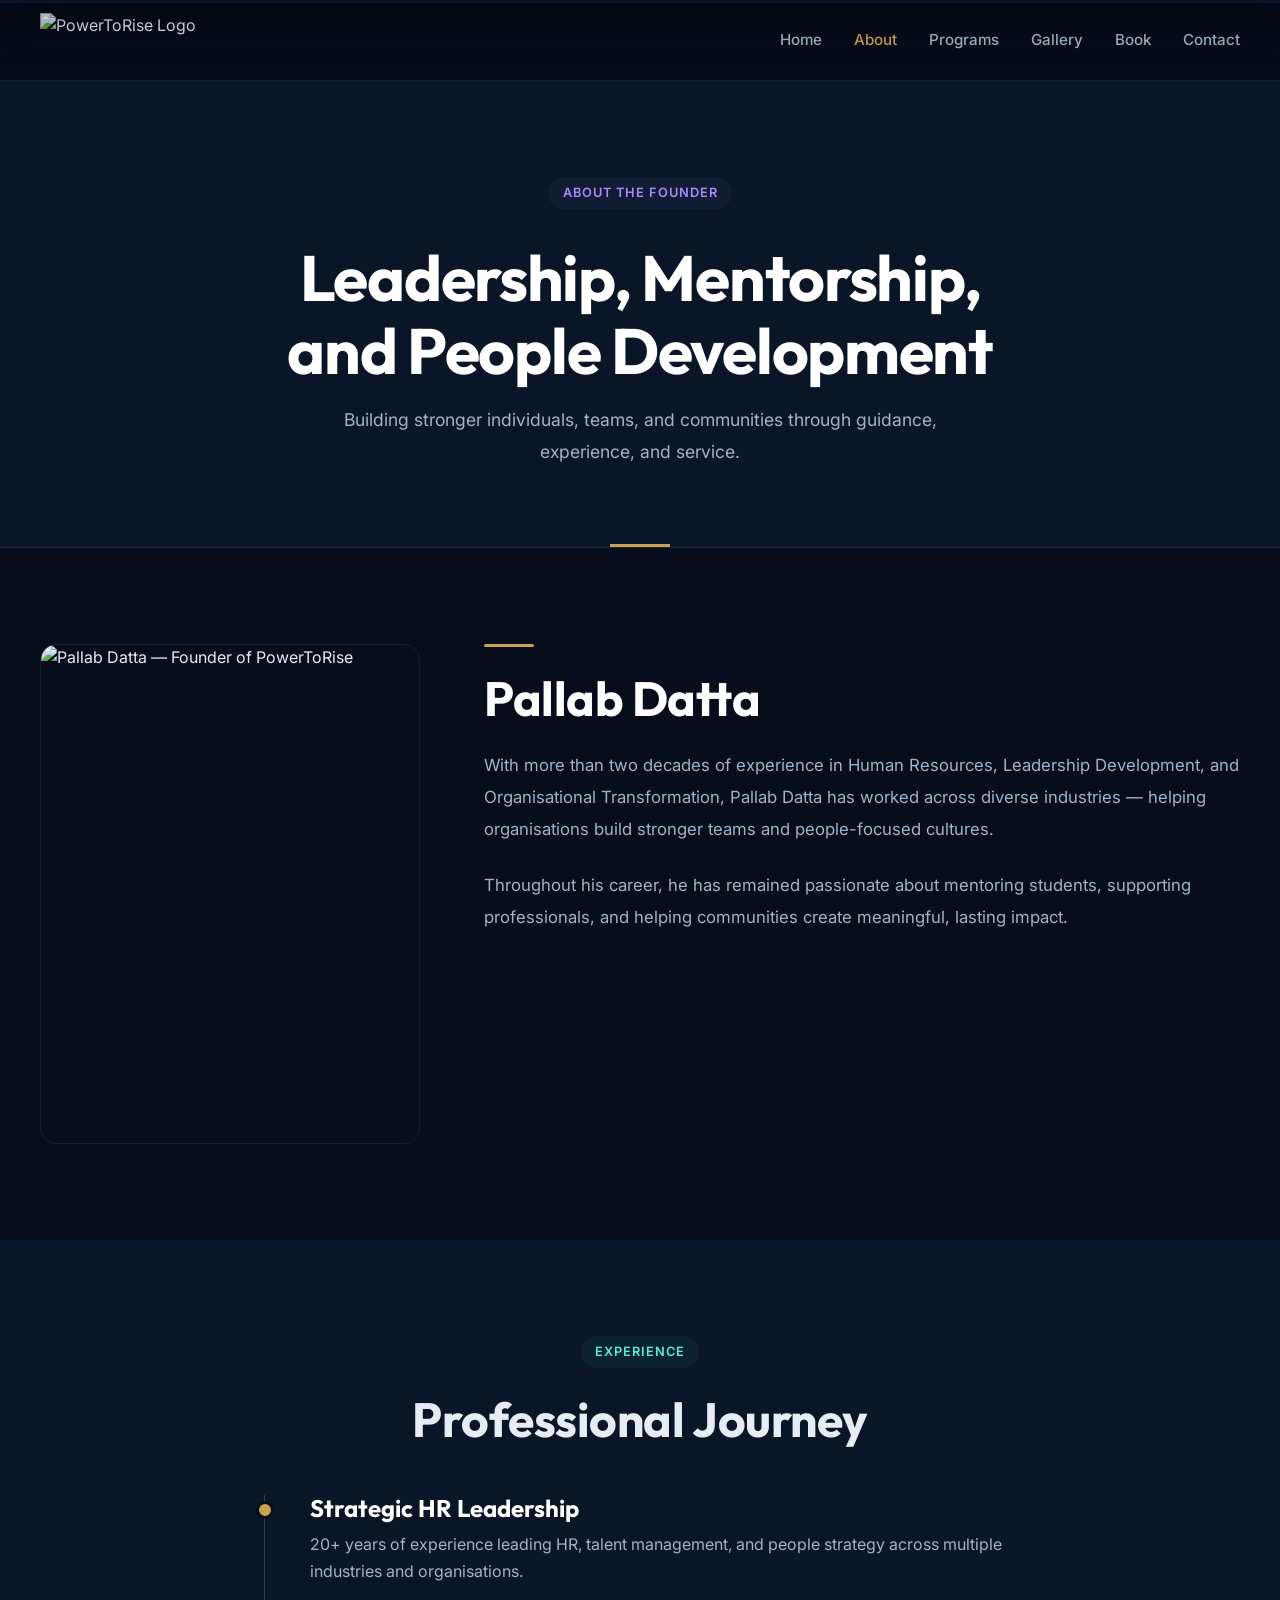
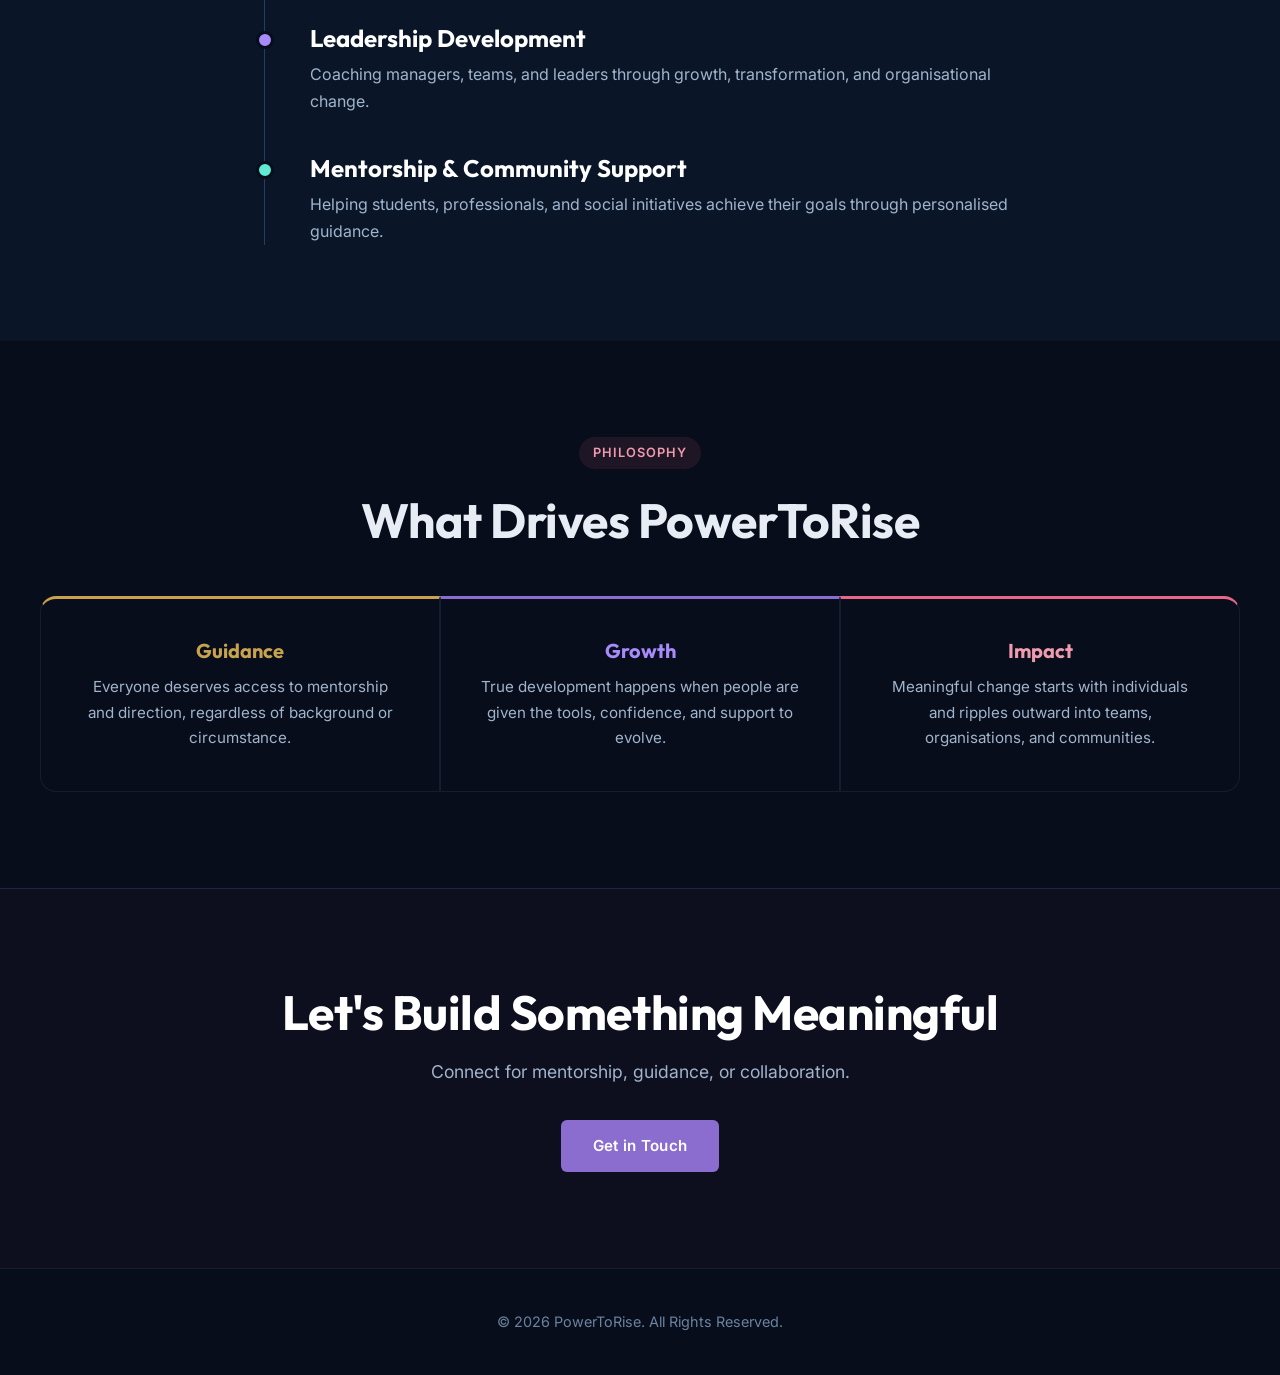
==== about.html @ 7c921a58 "Initial website upload" ====
<!DOCTYPE html>
<html lang="en">

<head>
    <meta charset="UTF-8">
    <meta name="viewport" content="width=device-width, initial-scale=1.0">
    <meta name="description" content="Learn about Pallab Datta — founder of PowerToRise, with over 20 years of experience in HR leadership, people development, and organisational transformation.">
    <title>About | PowerToRise</title>
    <link rel="stylesheet" href="css/reset.css">
    <link rel="stylesheet" href="css/variables.css">
    <link rel="stylesheet" href="css/layout.css">
    <link rel="stylesheet" href="css/components.css">
    <link rel="stylesheet" href="css/pages/about.css">
</head>

<body>

    <header class="header">
        <div class="container nav-container">
            <a href="index.html" class="logo">
                <img src="assets/images/logo.png" alt="PowerToRise Logo">
            </a>
            <nav class="nav">
                <a href="index.html">Home</a>
                <a href="about.html" class="active">About</a>
                <a href="programs.html">Programs</a>
                <a href="gallery.html">Gallery</a>
                <a href="book.html">Book</a>
                <a href="contact.html">Contact</a>
            </nav>
            <button class="mobile-toggle" id="mobileToggle" aria-label="Toggle navigation">☰</button>
        </div>
    </header>

    <!-- HERO -->

    <section class="page-hero">
        <div class="container">
            <span class="section-tag tag-purple">About the Founder</span>
            <h1>Leadership, Mentorship, and People Development</h1>
            <p>
                Building stronger individuals, teams, and communities
                through guidance, experience, and service.
            </p>
        </div>
    </section>

    <!-- PROFILE — image + bio side by side -->

    <section class="section">
        <div class="container about-profile">

            <div class="profile-image">
                <img src="assets/images/pallab-datta.jpg" alt="Pallab Datta — Founder of PowerToRise">
            </div>

            <div class="profile-content">
                <div class="accent-line line-gold"></div>
                <h2>Pallab Datta</h2>

                <p>
                    With more than two decades of experience in Human Resources,
                    Leadership Development, and Organisational Transformation,
                    Pallab Datta has worked across diverse industries — helping
                    organisations build stronger teams and people-focused cultures.
                </p>

                <p>
                    Throughout his career, he has remained passionate about
                    mentoring students, supporting professionals, and helping
                    communities create meaningful, lasting impact.
                </p>
            </div>

        </div>
    </section>

    <!-- TIMELINE — professional journey -->

    <section class="section section-alt">
        <div class="container">

            <div class="section-heading center">
                <span class="section-tag tag-teal">Experience</span>
                <h2>Professional Journey</h2>
            </div>

            <div class="timeline">

                <div class="timeline-item">
                    <h3>Strategic HR Leadership</h3>
                    <p>
                        20+ years of experience leading HR, talent management,
                        and people strategy across multiple industries and organisations.
                    </p>
                </div>

                <div class="timeline-item">
                    <h3>Leadership Development</h3>
                    <p>
                        Coaching managers, teams, and leaders through growth,
                        transformation, and organisational change.
                    </p>
                </div>

                <div class="timeline-item">
                    <h3>Mentorship &amp; Community Support</h3>
                    <p>
                        Helping students, professionals, and social initiatives
                        achieve their goals through personalised guidance.
                    </p>
                </div>

            </div>

        </div>
    </section>

    <!-- PHILOSOPHY — three pillars -->

    <section class="section">
        <div class="container">

            <div class="section-heading center">
                <span class="section-tag tag-rose">Philosophy</span>
                <h2>What Drives PowerToRise</h2>
            </div>

            <div class="philosophy-grid">

                <div class="philosophy-item">
                    <h3>Guidance</h3>
                    <p>
                        Everyone deserves access to mentorship and direction,
                        regardless of background or circumstance.
                    </p>
                </div>

                <div class="philosophy-item">
                    <h3>Growth</h3>
                    <p>
                        True development happens when people are given the tools,
                        confidence, and support to evolve.
                    </p>
                </div>

                <div class="philosophy-item">
                    <h3>Impact</h3>
                    <p>
                        Meaningful change starts with individuals and ripples
                        outward into teams, organisations, and communities.
                    </p>
                </div>

            </div>

        </div>
    </section>

    <!-- CTA -->

    <section class="about-cta">
        <div class="container">
            <h2>Let's Build Something Meaningful</h2>
            <p>Connect for mentorship, guidance, or collaboration.</p>
            <a href="contact.html" class="btn btn-purple">Get in Touch</a>
        </div>
    </section>

    <footer class="footer">
        <div class="container">
            <p>&copy; 2026 PowerToRise. All Rights Reserved.</p>
        </div>
    </footer>

    <script src="js/navigation.js"></script>
    <script src="js/animations.js"></script>
    <script src="js/main.js"></script>

</body>

</html>
---- css/variables.css ----
/* =========================
   VARIABLES.CSS
   Design System — Navy + Colour
========================= */

@import url('https://fonts.googleapis.com/css2?family=Inter:wght@300;400;500;600;700;800;900&family=Outfit:wght@400;500;600;700;800&display=swap');

:root {

    /* =====================
       CORE NAVY PALETTE
    ===================== */

    --clr-navy-900: #070d1a;
    --clr-navy-800: #0a1628;
    --clr-navy-700: #0f1f36;
    --clr-navy-600: #152744;
    --clr-navy-500: #1b3052;
    --clr-navy-400: #243d63;
    --clr-navy-300: #3a5a8a;
    --clr-navy-200: #5a7eb0;
    --clr-navy-100: #8aaad6;

    /* =====================
       ACCENT COLORS
    ===================== */

    --clr-gold: #c8a24d;
    --clr-gold-light: #dbb96a;
    --clr-gold-dark: #a8842f;

    --clr-purple: #8b6ccf;
    --clr-purple-light: #a78bfa;
    --clr-purple-dark: #6d4db8;
    --clr-purple-bg: rgba(139, 108, 207, 0.06);

    --clr-teal: #2dd4bf;
    --clr-teal-light: #5eead4;
    --clr-teal-dark: #14b8a6;
    --clr-teal-bg: rgba(45, 212, 191, 0.06);

    --clr-blue: #4a90d9;
    --clr-blue-light: #6aabef;

    --clr-rose: #e8668a;
    --clr-rose-light: #f09aaf;

    /* =====================
       FUNCTIONAL COLORS
    ===================== */

    --clr-bg: #070d1a;
    --clr-bg-card: #0f1f36;
    --clr-bg-card-hover: #152744;
    --clr-bg-elevated: #1b3052;
    --clr-bg-section-alt: #0a1628;

    --clr-bg-purple: #0d0f1f;
    --clr-bg-teal: #071a1a;

    --clr-text: #e8edf5;
    --clr-text-secondary: #a0b4cc;
    --clr-text-muted: #6b82a0;

    --clr-border: rgba(90, 126, 176, 0.15);
    --clr-border-hover: rgba(200, 162, 77, 0.3);
    --clr-border-purple: rgba(139, 108, 207, 0.2);
    --clr-border-teal: rgba(45, 212, 191, 0.2);

    --clr-white: #ffffff;

    /* =====================
       TYPOGRAPHY
    ===================== */

    --font-primary: "Inter", "Segoe UI", sans-serif;
    --font-heading: "Outfit", "Inter", "Segoe UI", sans-serif;

    --fw-light: 300;
    --fw-regular: 400;
    --fw-medium: 500;
    --fw-semibold: 600;
    --fw-bold: 700;
    --fw-extrabold: 800;

    /* =====================
       LAYOUT
    ===================== */

    --container-width: 1200px;
    --container-narrow: 800px;

    --section-padding: 6rem;
    --section-padding-mobile: 4rem;

    --radius-sm: 6px;
    --radius-md: 10px;
    --radius-lg: 16px;
    --radius-xl: 24px;
    --radius-round: 999px;

    --shadow-sm: 0 2px 8px rgba(0, 0, 0, 0.3);
    --shadow-md: 0 8px 24px rgba(0, 0, 0, 0.35);
    --shadow-lg: 0 16px 40px rgba(0, 0, 0, 0.4);
    --shadow-gold: 0 4px 20px rgba(200, 162, 77, 0.15);
    --shadow-purple: 0 4px 20px rgba(139, 108, 207, 0.15);

    --transition-fast: 0.2s ease;
    --transition-normal: 0.3s ease;
    --transition-slow: 0.5s ease;

    --header-height: 80px;
    --z-header: 1000;
    --z-menu: 1050;
    --z-modal: 2000;

}
---- css/layout.css ----
/* =========================
   LAYOUT.CSS
   Structure — Navy Corporate
========================= */

body {
    background: var(--clr-bg);
    color: var(--clr-text);
    overflow-x: hidden;
}

/* CONTAINERS */

.container {
    width: min(100% - 2rem, var(--container-width));
    margin-inline: auto;
}

.narrow {
    max-width: var(--container-narrow);
    margin-inline: auto;
}

.center { text-align: center; }

/* SECTIONS */

.section {
    padding: var(--section-padding) 0;
}

.section-alt {
    background: var(--clr-bg-section-alt);
}

/* =========================
   HEADER
========================= */

.header {
    position: sticky;
    top: 0;
    z-index: var(--z-header);
    background: rgba(7, 13, 26, 0.92);
    backdrop-filter: blur(16px);
    -webkit-backdrop-filter: blur(16px);
    border-bottom: 1px solid var(--clr-border);
    transition: box-shadow 0.3s ease;
}

.nav-container {
    height: var(--header-height);
    display: flex;
    align-items: center;
    justify-content: space-between;
}

.logo img {
    height: 55px;
    width: auto;
}

.nav {
    display: flex;
    align-items: center;
    gap: 2rem;
}

.mobile-toggle {
    display: none;
    font-size: 1.5rem;
    padding: 0.5rem;
    color: var(--clr-text);
}

/* =========================
   FOOTER
========================= */

.footer {
    padding: 2.5rem 0;
    border-top: 1px solid var(--clr-border);
    text-align: center;
    background: var(--clr-navy-900);
}

.footer p {
    color: var(--clr-text-muted);
    font-size: 0.9rem;
}

/* =========================
   RESPONSIVE
========================= */

@media (max-width: 768px) {
    .section {
        padding: var(--section-padding-mobile) 0;
    }
    .nav {
        display: none;
    }
    .mobile-toggle {
        display: block;
    }
}
---- css/components.css ----
/* =========================
   COMPONENTS.CSS
   Shared UI — Navy + Color Accents
========================= */

/* =========================
   NAVIGATION
========================= */

.nav a {
    position: relative;
    font-size: 0.95rem;
    font-weight: var(--fw-medium);
    color: var(--clr-text-secondary);
    transition: color 0.25s ease;
}

.nav a:hover,
.nav a.active {
    color: var(--clr-gold);
}

/* =========================
   BUTTONS
========================= */

.btn {
    display: inline-flex;
    align-items: center;
    justify-content: center;
    padding: 0.85rem 2rem;
    border-radius: var(--radius-sm);
    font-weight: var(--fw-semibold);
    font-size: 0.95rem;
    transition: var(--transition-normal);
    cursor: pointer;
    letter-spacing: 0.3px;
}

.btn-primary {
    background: var(--clr-gold);
    color: var(--clr-navy-900);
    border: none;
}

.btn-primary:hover {
    background: var(--clr-gold-light);
    transform: translateY(-2px);
    box-shadow: var(--shadow-gold);
}

.btn-purple {
    background: var(--clr-purple);
    color: var(--clr-white);
    border: none;
}

.btn-purple:hover {
    background: var(--clr-purple-light);
    transform: translateY(-2px);
    box-shadow: var(--shadow-purple);
}

.btn-outline {
    background: transparent;
    border: 1px solid var(--clr-gold);
    color: var(--clr-gold);
}

.btn-outline:hover {
    background: var(--clr-gold);
    color: var(--clr-navy-900);
}

.btn-light {
    background: rgba(255,255,255,0.08);
    border: 1px solid rgba(255,255,255,0.15);
    color: var(--clr-text);
}

.btn-light:hover {
    background: rgba(255,255,255,0.14);
    border-color: rgba(255,255,255,0.25);
}

/* =========================
   SECTION TAG
========================= */

.section-tag {
    display: inline-block;
    padding: 0.35rem 0.9rem;
    border-radius: var(--radius-round);
    background: rgba(200, 162, 77, 0.1);
    color: var(--clr-gold);
    font-size: 0.8rem;
    font-weight: var(--fw-semibold);
    letter-spacing: 1px;
    text-transform: uppercase;
    margin-bottom: 1rem;
}

.section-tag.tag-purple {
    background: var(--clr-purple-bg);
    color: var(--clr-purple-light);
}

.section-tag.tag-teal {
    background: var(--clr-teal-bg);
    color: var(--clr-teal-light);
}

.section-tag.tag-rose {
    background: rgba(232, 102, 138, 0.1);
    color: var(--clr-rose-light);
}

/* =========================
   SECTION HEADING
========================= */

.section-heading {
    margin-bottom: 3rem;
}

.section-heading.center {
    text-align: center;
}

.section-heading.center .section-tag {
    margin-inline: auto;
}

.section-heading h2 {
    margin-top: 0.5rem;
    color: var(--clr-text);
}

.section-heading p {
    color: var(--clr-text-secondary);
    margin-top: 0.75rem;
    max-width: 600px;
}

.section-heading.center p {
    margin-inline: auto;
}

/* =========================
   CARDS
========================= */

.card {
    background: var(--clr-bg-card);
    border: 1px solid var(--clr-border);
    border-radius: var(--radius-lg);
    padding: 2rem;
    transition: border-color 0.3s ease, transform 0.3s ease;
}

.card:hover {
    border-color: var(--clr-border-hover);
    transform: translateY(-4px);
}

.card h3 {
    color: var(--clr-text);
    margin-bottom: 0.75rem;
    font-family: var(--font-heading);
}

.card p {
    color: var(--clr-text-secondary);
    line-height: 1.7;
}

/* Card with left border accents */
.card-accent-gold { border-left: 3px solid var(--clr-gold); }
.card-accent-purple { border-left: 3px solid var(--clr-purple); }
.card-accent-teal { border-left: 3px solid var(--clr-teal); }
.card-accent-rose { border-left: 3px solid var(--clr-rose); }

/* Card with icon number */
.card .card-number {
    display: inline-flex;
    align-items: center;
    justify-content: center;
    width: 40px;
    height: 40px;
    border-radius: 50%;
    background: rgba(200, 162, 77, 0.1);
    color: var(--clr-gold);
    font-weight: var(--fw-bold);
    font-size: 0.95rem;
    margin-bottom: 1rem;
    font-family: var(--font-heading);
}

/* =========================
   GRIDS
========================= */

.grid-2 {
    display: grid;
    grid-template-columns: repeat(2, 1fr);
    gap: 1.5rem;
}

.grid-3 {
    display: grid;
    grid-template-columns: repeat(3, 1fr);
    gap: 1.5rem;
}

.grid-4 {
    display: grid;
    grid-template-columns: repeat(4, 1fr);
    gap: 1.5rem;
}

@media (max-width: 992px) {
    .grid-4 { grid-template-columns: repeat(2, 1fr); }
    .grid-3 { grid-template-columns: repeat(2, 1fr); }
}

@media (max-width: 576px) {
    .grid-2, .grid-3, .grid-4 { grid-template-columns: 1fr; }
}

/* =========================
   LEAD TEXT
========================= */

.lead-text {
    font-size: 1.15rem;
    color: var(--clr-text-secondary);
    line-height: 1.9;
    max-width: 700px;
}

.lead-text.center {
    text-align: center;
    margin-inline: auto;
}

/* =========================
   DIVIDER
========================= */

.divider {
    height: 1px;
    background: var(--clr-border);
    margin: 4rem 0;
}

/* =========================
   LINES (Gold/Purple/Teal)
========================= */

.accent-line {
    width: 50px;
    height: 3px;
    border-radius: 3px;
    margin-bottom: 1.5rem;
}

.accent-line.center {
    margin-inline: auto;
}

.line-gold { background: var(--clr-gold); }
.line-purple { background: var(--clr-purple); }
.line-teal { background: var(--clr-teal); }
.line-rose { background: var(--clr-rose); }

/* =========================
   MOBILE NAVIGATION
========================= */

.mobile-nav {
    position: fixed;
    top: var(--header-height);
    left: 0;
    width: 100%;
    background: var(--clr-navy-800);
    border-top: 1px solid var(--clr-border);
    box-shadow: var(--shadow-lg);
    padding: 1.5rem;
    display: flex;
    flex-direction: column;
    gap: 0.25rem;
    transform: translateY(-120%);
    transition: transform 0.3s ease;
    z-index: var(--z-menu);
}

.mobile-nav.active {
    transform: translateY(0);
}

.mobile-nav a {
    padding: 0.85rem 1rem;
    font-weight: var(--fw-medium);
    color: var(--clr-text-secondary);
    border-radius: var(--radius-sm);
    transition: var(--transition-fast);
}

.mobile-nav a:hover,
.mobile-nav a.active {
    color: var(--clr-gold);
    background: rgba(200, 162, 77, 0.06);
}

/* =========================
   UTILITIES
========================= */

.text-gold { color: var(--clr-gold); }
.text-purple { color: var(--clr-purple-light); }
.text-teal { color: var(--clr-teal-light); }
.text-rose { color: var(--clr-rose-light); }
.text-muted { color: var(--clr-text-muted); }
.mt-1 { margin-top: 1rem; }
.mt-2 { margin-top: 2rem; }
.mt-3 { margin-top: 3rem; }
.mb-2 { margin-bottom: 2rem; }
---- css/pages/about.css ----
/* ==================================
   ABOUT.CSS — Profile & Story
   Side-by-side profile, vertical
   timeline, philosophy pillars
================================== */

/* PAGE HERO — dark gradient with gold accent line */

.page-hero {
    padding: 6rem 0 5rem;
    background: var(--clr-navy-800);
    border-bottom: 1px solid var(--clr-border);
    text-align: center;
    position: relative;
}

.page-hero::after {
    content: "";
    position: absolute;
    bottom: 0;
    left: 50%;
    transform: translateX(-50%);
    width: 60px;
    height: 3px;
    background: var(--clr-gold);
}

.page-hero .section-tag {
    margin-inline: auto;
}

.page-hero h1 {
    max-width: 800px;
    margin: 1rem auto;
    color: var(--clr-white);
}

.page-hero p {
    max-width: 600px;
    margin: 0 auto;
    color: var(--clr-text-secondary);
    font-size: 1.1rem;
}

/* PROFILE — side by side with image */

.about-profile {
    display: grid;
    grid-template-columns: 380px 1fr;
    gap: 4rem;
    align-items: start;
}

.profile-image img {
    width: 100%;
    height: 500px;
    object-fit: cover;
    border-radius: var(--radius-lg);
    border: 1px solid var(--clr-border);
}

.profile-content h2 {
    color: var(--clr-white);
    margin-bottom: 1.5rem;
}

.profile-content p {
    color: var(--clr-text-secondary);
    margin-bottom: 1.5rem;
    font-size: 1.05rem;
    line-height: 1.9;
}

/* TIMELINE — vertical with dots */

.timeline {
    max-width: 800px;
    margin: 0 auto;
    position: relative;
}

.timeline::before {
    content: "";
    position: absolute;
    left: 24px;
    top: 0;
    width: 1px;
    height: 100%;
    background: var(--clr-navy-400);
}

.timeline-item {
    position: relative;
    margin-bottom: 2.5rem;
    padding-left: 70px;
}

.timeline-item:last-child {
    margin-bottom: 0;
}

/* Colored timeline dots */
.timeline-item:nth-child(1)::before {
    content: "";
    position: absolute;
    left: 16px; top: 6px; width: 18px; height: 18px;
    border-radius: 50%; border: 3px solid var(--clr-bg);
    background: var(--clr-gold);
}
.timeline-item:nth-child(2)::before {
    content: "";
    position: absolute;
    left: 16px; top: 6px; width: 18px; height: 18px;
    border-radius: 50%; border: 3px solid var(--clr-bg);
    background: var(--clr-purple-light);
}
.timeline-item:nth-child(3)::before {
    content: "";
    position: absolute;
    left: 16px; top: 6px; width: 18px; height: 18px;
    border-radius: 50%; border: 3px solid var(--clr-bg);
    background: var(--clr-teal-light);
}

.timeline-item h3 {
    color: var(--clr-white);
    margin-bottom: 0.5rem;
    font-family: var(--font-heading);
}

.timeline-item p {
    color: var(--clr-text-secondary);
    line-height: 1.7;
}

/* PHILOSOPHY — three pillars, horizontal */

.philosophy-grid {
    display: grid;
    grid-template-columns: repeat(3, 1fr);
    gap: 0;
}

.philosophy-item {
    padding: 2.5rem;
    border: 1px solid var(--clr-border);
    text-align: center;
    transition: background 0.3s ease;
}

.philosophy-item:hover {
    background: var(--clr-bg-card);
}

.philosophy-item:first-child {
    border-radius: var(--radius-lg) 0 0 var(--radius-lg);
    border-top: 3px solid var(--clr-gold);
}
.philosophy-item:nth-child(2) {
    border-top: 3px solid var(--clr-purple);
}

.philosophy-item:last-child {
    border-radius: 0 var(--radius-lg) var(--radius-lg) 0;
    border-top: 3px solid var(--clr-rose);
}

.philosophy-item h3 {
    font-family: var(--font-heading);
    margin-bottom: 0.75rem;
    font-size: 1.25rem;
}

.philosophy-item:nth-child(1) h3 { color: var(--clr-gold); }
.philosophy-item:nth-child(2) h3 { color: var(--clr-purple-light); }
.philosophy-item:nth-child(3) h3 { color: var(--clr-rose-light); }


.philosophy-item p {
    color: var(--clr-text-secondary);
    font-size: 0.95rem;
    line-height: 1.7;
}

/* CTA — about page */

.about-cta {
    padding: var(--section-padding) 0;
    text-align: center;
    background: var(--clr-bg-purple);
    border-top: 1px solid var(--clr-border-purple);
}

.about-cta h2 {
    color: var(--clr-white);
    margin-bottom: 1rem;
}

.about-cta p {
    color: var(--clr-text-secondary);
    margin-bottom: 2rem;
    font-size: 1.1rem;
}

/* RESPONSIVE */

@media (max-width: 992px) {
    .about-profile {
        grid-template-columns: 1fr;
        text-align: center;
    }
    .profile-image {
        max-width: 400px;
        margin: 0 auto;
    }
    .philosophy-grid {
        grid-template-columns: 1fr;
    }
    .philosophy-item,
    .philosophy-item:first-child,
    .philosophy-item:last-child {
        border-radius: 0;
    }
    .philosophy-item:first-child {
        border-radius: var(--radius-lg) var(--radius-lg) 0 0;
    }
    .philosophy-item:last-child {
        border-radius: 0 0 var(--radius-lg) var(--radius-lg);
    }
}

@media (max-width: 768px) {
    .page-hero {
        padding: 4rem 0 3.5rem;
    }
    .timeline::before { left: 15px; }
    .timeline-item { padding-left: 50px; }
    
    .timeline-item:nth-child(1)::before,
    .timeline-item:nth-child(2)::before,
    .timeline-item:nth-child(3)::before { left: 7px; }
}

@media (max-width: 576px) {
    .profile-image img { height: 380px; }
}
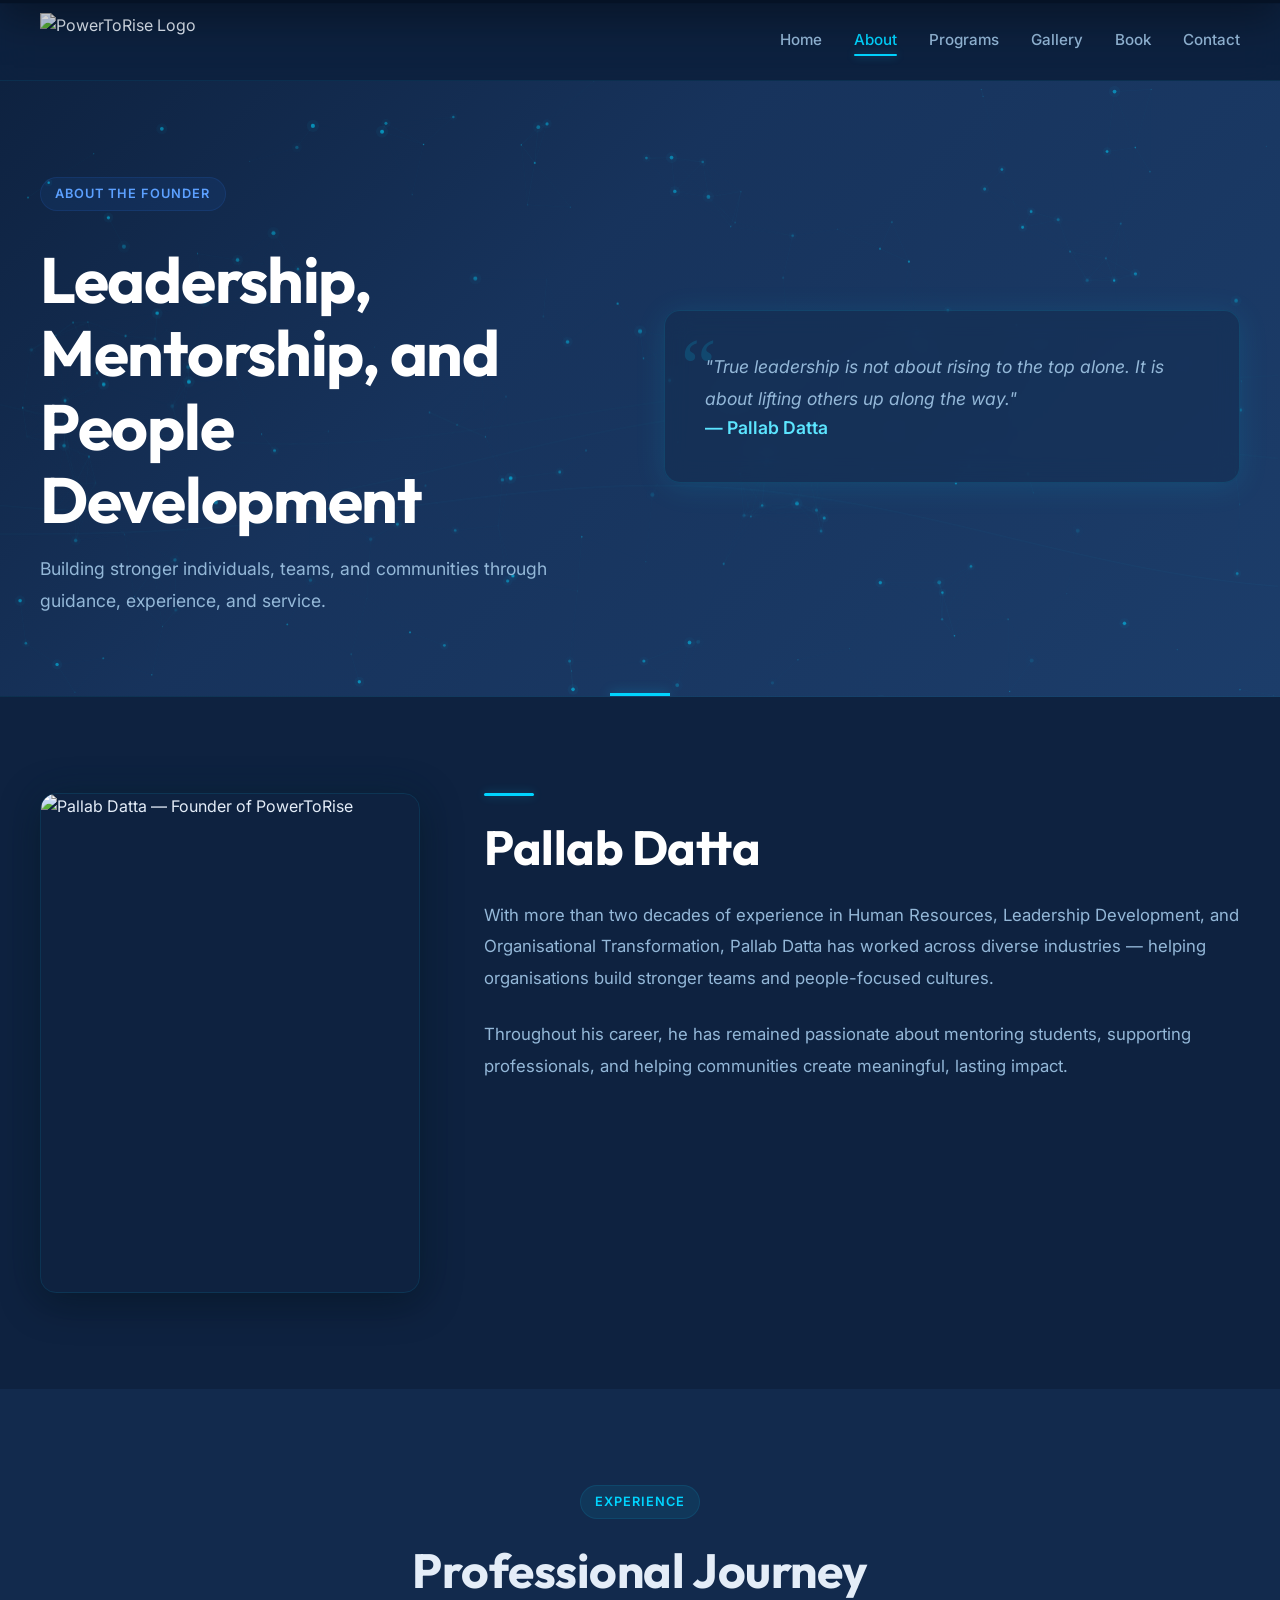
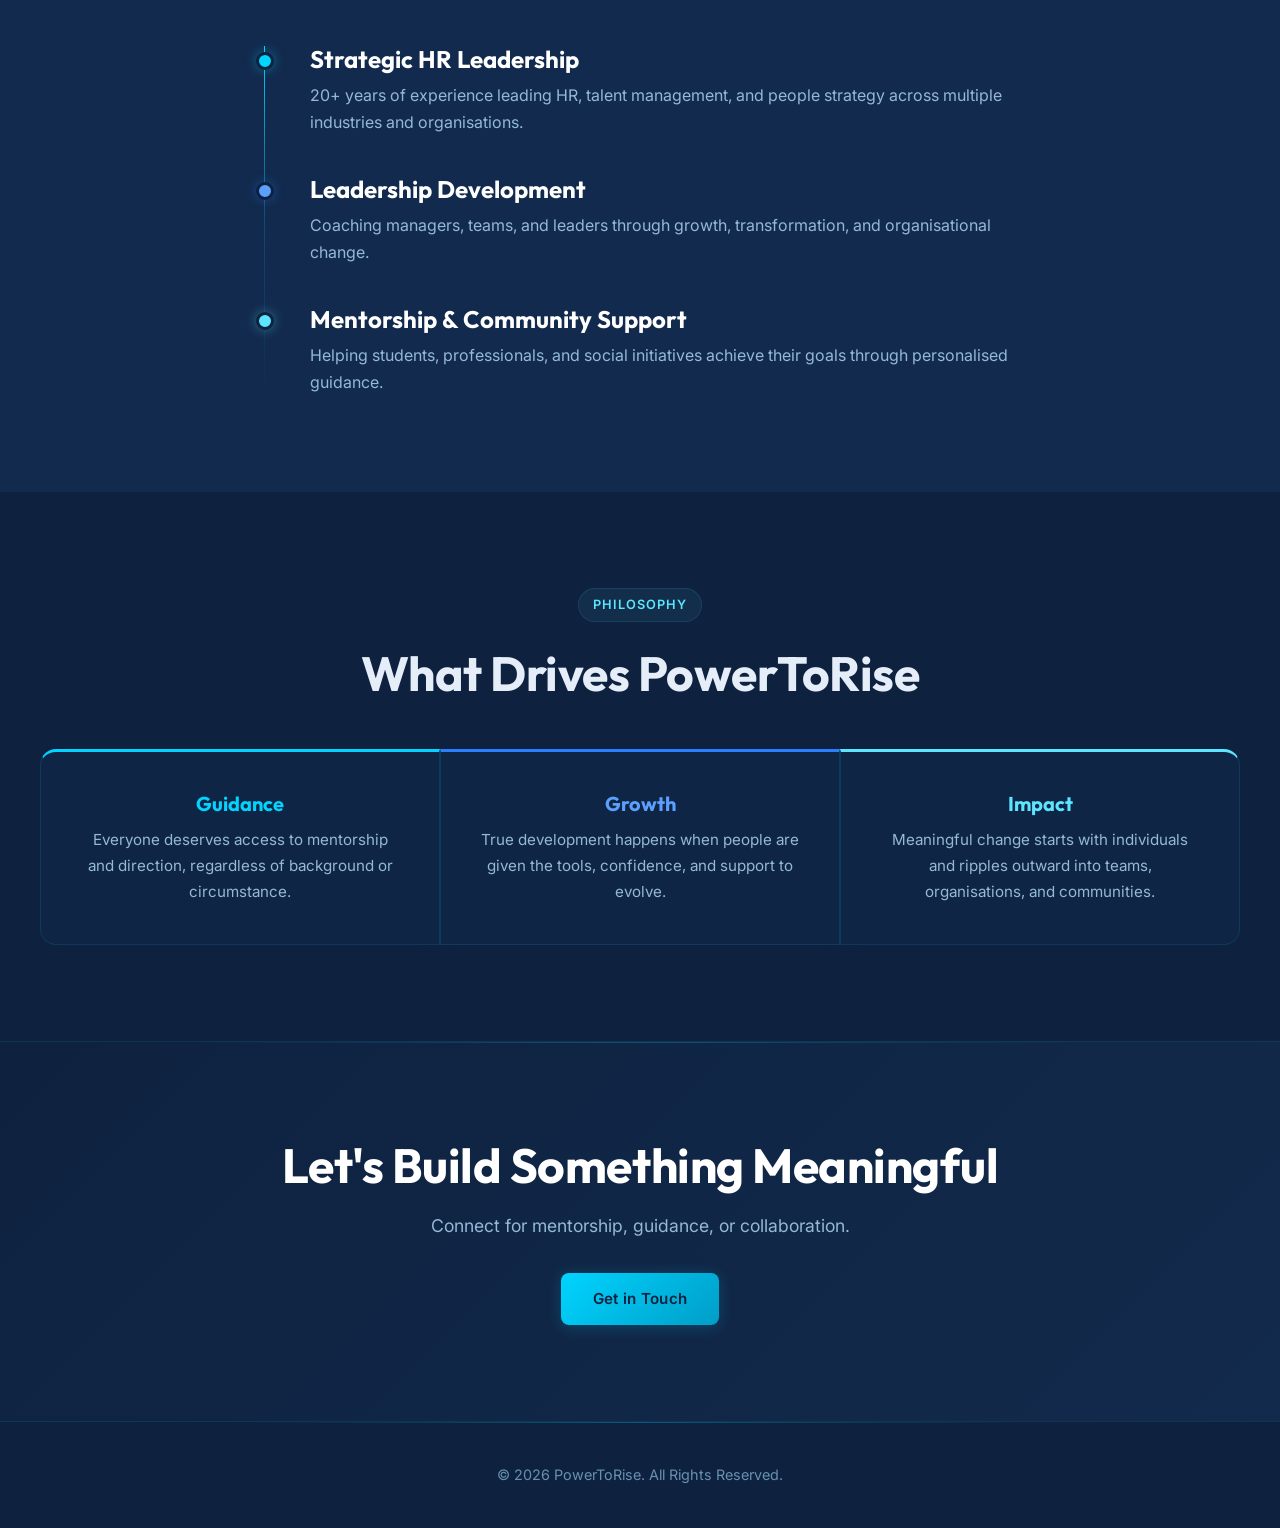
==== commit 3270383d: "Updated website" ====
--- a/about.html
+++ b/about.html
@@ -35,13 +35,22 @@
     <!-- HERO -->
 
     <section class="page-hero">
-        <div class="container">
-            <span class="section-tag tag-purple">About the Founder</span>
-            <h1>Leadership, Mentorship, and People Development</h1>
-            <p>
-                Building stronger individuals, teams, and communities
-                through guidance, experience, and service.
-            </p>
+        <canvas class="hero-canvas"></canvas>
+        <div class="container hero-grid">
+            <div class="hero-content">
+                <span class="section-tag tag-purple">About the Founder</span>
+                <h1>Leadership, Mentorship, and People Development</h1>
+                <p>
+                    Building stronger individuals, teams, and communities
+                    through guidance, experience, and service.
+                </p>
+            </div>
+            <div class="hero-visual">
+                <div class="quote-card">
+                    <p class="quote-text">"True leadership is not about rising to the top alone. It is about lifting others up along the way."</p>
+                    <div class="quote-author">— Pallab Datta</div>
+                </div>
+            </div>
         </div>
     </section>
 
@@ -163,7 +172,7 @@
         <div class="container">
             <h2>Let's Build Something Meaningful</h2>
             <p>Connect for mentorship, guidance, or collaboration.</p>
-            <a href="contact.html" class="btn btn-purple">Get in Touch</a>
+            <a href="contact.html" class="btn btn-primary">Get in Touch</a>
         </div>
     </section>
 
--- a/css/variables.css
+++ b/css/variables.css
@@ -1,6 +1,6 @@
 /* =========================
    VARIABLES.CSS
-   Design System — Navy + Colour
+   Design System — Corporate Blue
 ========================= */
 
 @import url('https://fonts.googleapis.com/css2?family=Inter:wght@300;400;500;600;700;800;900&family=Outfit:wght@400;500;600;700;800&display=swap');
@@ -8,66 +8,85 @@
 :root {
 
     /* =====================
-       CORE NAVY PALETTE
+       CORE BLUE PALETTE — Medium Blue
     ===================== */
 
-    --clr-navy-900: #070d1a;
-    --clr-navy-800: #0a1628;
-    --clr-navy-700: #0f1f36;
-    --clr-navy-600: #152744;
-    --clr-navy-500: #1b3052;
-    --clr-navy-400: #243d63;
-    --clr-navy-300: #3a5a8a;
-    --clr-navy-200: #5a7eb0;
-    --clr-navy-100: #8aaad6;
+    --clr-navy-900: #0e2240;
+    --clr-navy-800: #122a4d;
+    --clr-navy-700: #17335c;
+    --clr-navy-600: #1c3d6a;
+    --clr-navy-500: #224878;
+    --clr-navy-400: #2d5a8e;
+    --clr-navy-300: #3d72aa;
+    --clr-navy-200: #5590c4;
+    --clr-navy-100: #75aede;
 
     /* =====================
-       ACCENT COLORS
+       ACCENT — CYAN / ICE BLUE
     ===================== */
 
-    --clr-gold: #c8a24d;
-    --clr-gold-light: #dbb96a;
-    --clr-gold-dark: #a8842f;
+    --clr-accent: #00d4ff;
+    --clr-accent-light: #5ce5ff;
+    --clr-accent-dark: #009ec7;
+    --clr-accent-bg: rgba(0, 212, 255, 0.08);
+    --clr-accent-glow: rgba(0, 212, 255, 0.15);
 
-    --clr-purple: #8b6ccf;
-    --clr-purple-light: #a78bfa;
-    --clr-purple-dark: #6d4db8;
-    --clr-purple-bg: rgba(139, 108, 207, 0.06);
+    --clr-accent-secondary: #0088cc;
+    --clr-accent-tertiary: #66e0ff;
 
-    --clr-teal: #2dd4bf;
-    --clr-teal-light: #5eead4;
-    --clr-teal-dark: #14b8a6;
-    --clr-teal-bg: rgba(45, 212, 191, 0.06);
+    /* Legacy aliases */
+    --clr-gold: #00d4ff;
+    --clr-gold-light: #5ce5ff;
+    --clr-gold-dark: #009ec7;
 
-    --clr-blue: #4a90d9;
-    --clr-blue-light: #6aabef;
+    --clr-purple: #2a7fff;
+    --clr-purple-light: #5ca0ff;
+    --clr-purple-dark: #1a5fcc;
+    --clr-purple-bg: rgba(42, 127, 255, 0.06);
 
-    --clr-rose: #e8668a;
-    --clr-rose-light: #f09aaf;
+    --clr-teal: #00d4ff;
+    --clr-teal-light: #5ce5ff;
+    --clr-teal-dark: #009ec7;
+    --clr-teal-bg: rgba(0, 212, 255, 0.06);
+
+    --clr-blue: #2a7fff;
+    --clr-blue-light: #5ca0ff;
+
+    --clr-rose: #5ce5ff;
+    --clr-rose-light: #99edff;
 
     /* =====================
        FUNCTIONAL COLORS
     ===================== */
 
-    --clr-bg: #070d1a;
-    --clr-bg-card: #0f1f36;
-    --clr-bg-card-hover: #152744;
-    --clr-bg-elevated: #1b3052;
-    --clr-bg-section-alt: #0a1628;
+    --clr-bg: #0e2240;
+    --clr-bg-card: rgba(18, 42, 77, 0.6);
+    --clr-bg-card-hover: rgba(23, 51, 92, 0.7);
+    --clr-bg-card-solid: #17335c;
+    --clr-bg-elevated: #1c3d6a;
+    --clr-bg-section-alt: #122a4d;
 
-    --clr-bg-purple: #0d0f1f;
-    --clr-bg-teal: #071a1a;
+    --clr-bg-purple: #112640;
+    --clr-bg-teal: #102545;
 
-    --clr-text: #e8edf5;
-    --clr-text-secondary: #a0b4cc;
-    --clr-text-muted: #6b82a0;
+    --clr-text: #e4edf8;
+    --clr-text-secondary: #94b8d8;
+    --clr-text-muted: #6890b0;
 
-    --clr-border: rgba(90, 126, 176, 0.15);
-    --clr-border-hover: rgba(200, 162, 77, 0.3);
-    --clr-border-purple: rgba(139, 108, 207, 0.2);
-    --clr-border-teal: rgba(45, 212, 191, 0.2);
+    --clr-border: rgba(45, 90, 142, 0.3);
+    --clr-border-hover: rgba(0, 212, 255, 0.35);
+    --clr-border-purple: rgba(42, 127, 255, 0.18);
+    --clr-border-teal: rgba(0, 212, 255, 0.18);
 
     --clr-white: #ffffff;
+
+    /* =====================
+       GLASS EFFECT
+    ===================== */
+
+    --glass-bg: rgba(18, 42, 77, 0.45);
+    --glass-border: rgba(0, 212, 255, 0.12);
+    --glass-blur: 12px;
 
     /* =====================
        TYPOGRAPHY
@@ -93,17 +112,19 @@
     --section-padding: 6rem;
     --section-padding-mobile: 4rem;
 
-    --radius-sm: 6px;
-    --radius-md: 10px;
+    --radius-sm: 8px;
+    --radius-md: 12px;
     --radius-lg: 16px;
     --radius-xl: 24px;
     --radius-round: 999px;
 
-    --shadow-sm: 0 2px 8px rgba(0, 0, 0, 0.3);
-    --shadow-md: 0 8px 24px rgba(0, 0, 0, 0.35);
-    --shadow-lg: 0 16px 40px rgba(0, 0, 0, 0.4);
-    --shadow-gold: 0 4px 20px rgba(200, 162, 77, 0.15);
-    --shadow-purple: 0 4px 20px rgba(139, 108, 207, 0.15);
+    --shadow-sm: 0 2px 8px rgba(0, 0, 0, 0.25);
+    --shadow-md: 0 8px 24px rgba(0, 0, 0, 0.3);
+    --shadow-lg: 0 16px 40px rgba(0, 0, 0, 0.35);
+    --shadow-glow: 0 4px 30px rgba(0, 212, 255, 0.12);
+    --shadow-glow-strong: 0 0 40px rgba(0, 212, 255, 0.2);
+    --shadow-gold: 0 4px 20px rgba(0, 212, 255, 0.15);
+    --shadow-purple: 0 4px 20px rgba(42, 127, 255, 0.15);
 
     --transition-fast: 0.2s ease;
     --transition-normal: 0.3s ease;
--- a/css/layout.css
+++ b/css/layout.css
@@ -1,6 +1,6 @@
 /* =========================
    LAYOUT.CSS
-   Structure — Navy Corporate
+   Structure — Deep Blue Corporate
 ========================= */
 
 body {
@@ -27,6 +27,7 @@
 
 .section {
     padding: var(--section-padding) 0;
+    position: relative;
 }
 
 .section-alt {
@@ -34,18 +35,23 @@
 }
 
 /* =========================
-   HEADER
+   HEADER — Frosted glass
 ========================= */
 
 .header {
     position: sticky;
     top: 0;
     z-index: var(--z-header);
-    background: rgba(7, 13, 26, 0.92);
-    backdrop-filter: blur(16px);
-    -webkit-backdrop-filter: blur(16px);
-    border-bottom: 1px solid var(--clr-border);
-    transition: box-shadow 0.3s ease;
+    background: rgba(14, 34, 64, 0.85); /* Lightened to match --clr-navy-900 */
+    backdrop-filter: blur(20px);
+    -webkit-backdrop-filter: blur(20px);
+    border-bottom: 1px solid rgba(0, 212, 255, 0.08);
+    transition: box-shadow 0.3s ease, border-color 0.3s ease;
+}
+
+.header.scrolled {
+    box-shadow: 0 4px 30px rgba(0, 0, 0, 0.4);
+    border-bottom-color: rgba(0, 212, 255, 0.15);
 }
 
 .nav-container {
@@ -74,14 +80,29 @@
 }
 
 /* =========================
-   FOOTER
+   FOOTER — Deep blue with glow line
 ========================= */
 
 .footer {
     padding: 2.5rem 0;
-    border-top: 1px solid var(--clr-border);
+    border-top: 1px solid rgba(0, 212, 255, 0.1);
     text-align: center;
     background: var(--clr-navy-900);
+    position: relative;
+}
+
+.footer::before {
+    content: "";
+    position: absolute;
+    top: 0;
+    left: 20%;
+    right: 20%;
+    height: 1px;
+    background: linear-gradient(90deg,
+        transparent,
+        rgba(0, 212, 255, 0.3),
+        transparent
+    );
 }
 
 .footer p {
--- a/css/components.css
+++ b/css/components.css
@@ -1,6 +1,6 @@
 /* =========================
    COMPONENTS.CSS
-   Shared UI — Navy + Color Accents
+   Shared UI — Deep Blue + Cyan Glow
 ========================= */
 
 /* =========================
@@ -17,7 +17,19 @@
 
 .nav a:hover,
 .nav a.active {
-    color: var(--clr-gold);
+    color: var(--clr-accent);
+}
+
+.nav a.active::after {
+    content: "";
+    position: absolute;
+    bottom: -4px;
+    left: 0;
+    right: 0;
+    height: 2px;
+    background: var(--clr-accent);
+    border-radius: 2px;
+    box-shadow: 0 0 8px rgba(0, 212, 255, 0.4);
 }
 
 /* =========================
@@ -32,87 +44,124 @@
     border-radius: var(--radius-sm);
     font-weight: var(--fw-semibold);
     font-size: 0.95rem;
-    transition: var(--transition-normal);
     cursor: pointer;
     letter-spacing: 0.3px;
+    position: relative;
 }
 
 .btn-primary {
-    background: var(--clr-gold);
+    background: linear-gradient(135deg, var(--clr-accent), var(--clr-accent-dark));
     color: var(--clr-navy-900);
     border: none;
+    box-shadow: 0 2px 15px rgba(0, 212, 255, 0.2);
 }
 
 .btn-primary:hover {
-    background: var(--clr-gold-light);
-    transform: translateY(-2px);
-    box-shadow: var(--shadow-gold);
-}
-
-.btn-purple {
-    background: var(--clr-purple);
-    color: var(--clr-white);
+    background: linear-gradient(135deg, var(--clr-accent-light), var(--clr-accent));
+    box-shadow: 0 4px 25px rgba(0, 212, 255, 0.35);
+}
+
+.btn-purple,
+.btn-accent {
+    background: linear-gradient(135deg, var(--clr-accent), var(--clr-accent-dark));
+    color: var(--clr-navy-900);
     border: none;
-}
-
-.btn-purple:hover {
-    background: var(--clr-purple-light);
-    transform: translateY(-2px);
-    box-shadow: var(--shadow-purple);
+    box-shadow: 0 2px 15px rgba(0, 212, 255, 0.2);
+}
+
+.btn-purple:hover,
+.btn-accent:hover {
+    background: linear-gradient(135deg, var(--clr-accent-light), var(--clr-accent));
+    box-shadow: 0 4px 25px rgba(0, 212, 255, 0.35);
 }
 
 .btn-outline {
     background: transparent;
-    border: 1px solid var(--clr-gold);
-    color: var(--clr-gold);
+    border: 1px solid var(--clr-accent);
+    color: var(--clr-accent);
 }
 
 .btn-outline:hover {
-    background: var(--clr-gold);
-    color: var(--clr-navy-900);
+    background: rgba(0, 212, 255, 0.1);
+    border-color: var(--clr-accent-light);
+    color: var(--clr-accent-light);
+    box-shadow: 0 4px 25px rgba(0, 212, 255, 0.15);
 }
 
 .btn-light {
-    background: rgba(255,255,255,0.08);
-    border: 1px solid rgba(255,255,255,0.15);
+    background: rgba(255,255,255,0.06);
+    border: 1px solid rgba(255,255,255,0.1);
     color: var(--clr-text);
+    backdrop-filter: blur(8px);
 }
 
 .btn-light:hover {
-    background: rgba(255,255,255,0.14);
-    border-color: rgba(255,255,255,0.25);
-}
-
-/* =========================
-   SECTION TAG
+    background: rgba(255,255,255,0.12);
+    border-color: rgba(0, 212, 255, 0.3);
+}
+
+/* =========================
+   SECTION TAG (Pill Badge)
 ========================= */
 
 .section-tag {
     display: inline-block;
     padding: 0.35rem 0.9rem;
     border-radius: var(--radius-round);
-    background: rgba(200, 162, 77, 0.1);
-    color: var(--clr-gold);
+    background: var(--clr-accent-bg);
+    color: var(--clr-accent);
     font-size: 0.8rem;
     font-weight: var(--fw-semibold);
     letter-spacing: 1px;
     text-transform: uppercase;
     margin-bottom: 1rem;
-}
-
-.section-tag.tag-purple {
-    background: var(--clr-purple-bg);
+    border: 1px solid rgba(0, 212, 255, 0.1);
+}
+
+.section-tag.tag-purple,
+.section-tag.tag-accent {
+    background: rgba(42, 127, 255, 0.08);
     color: var(--clr-purple-light);
+    border-color: rgba(42, 127, 255, 0.12);
 }
 
 .section-tag.tag-teal {
-    background: var(--clr-teal-bg);
-    color: var(--clr-teal-light);
+    background: var(--clr-accent-bg);
+    color: var(--clr-accent);
+    border-color: rgba(0, 212, 255, 0.1);
 }
 
 .section-tag.tag-rose {
-    background: rgba(232, 102, 138, 0.1);
-    color: var(--clr-rose-light);
+    background: rgba(92, 229, 255, 0.06);
+    color: var(--clr-accent-light);
+    border-color: rgba(92, 229, 255, 0.1);
+}
+
+.section-tag.tag-gold {
+    background: var(--clr-accent-bg);
+    color: var(--clr-accent);
+    border-color: rgba(0, 212, 255, 0.1);
+}
+
+/* Eyebrow alias */
+.eyebrow {
+    display: inline-block;
+    width: fit-content;
+    padding: 0.35rem 0.9rem;
+    border-radius: var(--radius-round);
+    background: var(--clr-accent-bg);
+    color: var(--clr-accent);
+    font-size: 0.8rem;
+    font-weight: var(--fw-semibold);
+    letter-spacing: 1px;
+    text-transform: uppercase;
+    border: 1px solid rgba(0, 212, 255, 0.1);
+}
+
+.eyebrow.tag-purple {
+    background: rgba(42, 127, 255, 0.08);
+    color: var(--clr-purple-light);
+    border-color: rgba(42, 127, 255, 0.12);
 }
 
 /* =========================
@@ -147,20 +196,24 @@
 }
 
 /* =========================
-   CARDS
+   CARDS — Glassmorphism
 ========================= */
 
 .card {
-    background: var(--clr-bg-card);
-    border: 1px solid var(--clr-border);
+    background: var(--glass-bg);
+    border: 1px solid var(--glass-border);
     border-radius: var(--radius-lg);
     padding: 2rem;
-    transition: border-color 0.3s ease, transform 0.3s ease;
+    backdrop-filter: blur(var(--glass-blur));
+    -webkit-backdrop-filter: blur(var(--glass-blur));
+    will-change: transform;
+    transform: translateZ(0);
+    transition: border-color 0.3s ease, box-shadow 0.3s ease;
 }
 
 .card:hover {
     border-color: var(--clr-border-hover);
-    transform: translateY(-4px);
+    box-shadow: var(--shadow-glow);
 }
 
 .card h3 {
@@ -175,10 +228,10 @@
 }
 
 /* Card with left border accents */
-.card-accent-gold { border-left: 3px solid var(--clr-gold); }
+.card-accent-gold { border-left: 3px solid var(--clr-accent); }
 .card-accent-purple { border-left: 3px solid var(--clr-purple); }
-.card-accent-teal { border-left: 3px solid var(--clr-teal); }
-.card-accent-rose { border-left: 3px solid var(--clr-rose); }
+.card-accent-teal { border-left: 3px solid var(--clr-accent); }
+.card-accent-rose { border-left: 3px solid var(--clr-accent-light); }
 
 /* Card with icon number */
 .card .card-number {
@@ -188,8 +241,8 @@
     width: 40px;
     height: 40px;
     border-radius: 50%;
-    background: rgba(200, 162, 77, 0.1);
-    color: var(--clr-gold);
+    background: var(--clr-accent-bg);
+    color: var(--clr-accent);
     font-weight: var(--fw-bold);
     font-size: 0.95rem;
     margin-bottom: 1rem;
@@ -249,12 +302,16 @@
 
 .divider {
     height: 1px;
-    background: var(--clr-border);
+    background: linear-gradient(90deg,
+        transparent,
+        var(--clr-border),
+        transparent
+    );
     margin: 4rem 0;
 }
 
 /* =========================
-   LINES (Gold/Purple/Teal)
+   LINES (Accent Glow)
 ========================= */
 
 .accent-line {
@@ -268,10 +325,22 @@
     margin-inline: auto;
 }
 
-.line-gold { background: var(--clr-gold); }
-.line-purple { background: var(--clr-purple); }
-.line-teal { background: var(--clr-teal); }
-.line-rose { background: var(--clr-rose); }
+.line-gold {
+    background: var(--clr-accent);
+    box-shadow: 0 0 10px rgba(0, 212, 255, 0.3);
+}
+.line-purple {
+    background: var(--clr-purple);
+    box-shadow: 0 0 10px rgba(42, 127, 255, 0.3);
+}
+.line-teal {
+    background: var(--clr-accent);
+    box-shadow: 0 0 10px rgba(0, 212, 255, 0.3);
+}
+.line-rose {
+    background: var(--clr-accent-light);
+    box-shadow: 0 0 10px rgba(92, 229, 255, 0.3);
+}
 
 /* =========================
    MOBILE NAVIGATION
@@ -282,8 +351,11 @@
     top: var(--header-height);
     left: 0;
     width: 100%;
-    background: var(--clr-navy-800);
-    border-top: 1px solid var(--clr-border);
+    background: rgba(6, 18, 36, 0.95);
+    backdrop-filter: blur(var(--glass-blur));
+    -webkit-backdrop-filter: blur(var(--glass-blur));
+    will-change: transform;
+    border-top: 1px solid rgba(0, 212, 255, 0.08);
     box-shadow: var(--shadow-lg);
     padding: 1.5rem;
     display: flex;
@@ -308,18 +380,111 @@
 
 .mobile-nav a:hover,
 .mobile-nav a.active {
-    color: var(--clr-gold);
-    background: rgba(200, 162, 77, 0.06);
+    color: var(--clr-accent);
+    background: var(--clr-accent-bg);
+}
+
+/* =========================
+   PAGE HERO (Shared — subpages)
+========================= */
+
+.page-hero {
+    padding: 6rem 0 5rem;
+    background: linear-gradient(135deg,
+        var(--clr-navy-900) 0%,
+        var(--clr-navy-700) 40%,
+        var(--clr-navy-600) 100%
+    );
+    border-bottom: 1px solid rgba(0, 212, 255, 0.08);
+    text-align: center;
+    position: relative;
+    overflow: hidden;
+}
+
+.page-hero .hero-canvas {
+    position: absolute;
+    top: 0;
+    left: 0;
+    width: 100%;
+    height: 100%;
+    z-index: 0;
+    pointer-events: none;
+}
+
+.page-hero > .container {
+    position: relative;
+    z-index: 2;
+}
+
+/* For unique grid-based subpage heroes */
+.hero-grid {
+    display: grid;
+    grid-template-columns: 1fr 1fr;
+    gap: 3rem;
+    align-items: center;
+    text-align: left;
+}
+
+.hero-grid .hero-content {
+    max-width: 600px;
+}
+
+@media (max-width: 992px) {
+    .hero-grid {
+        grid-template-columns: 1fr;
+        text-align: center;
+        gap: 2rem;
+    }
+    .hero-grid .hero-content {
+        margin: 0 auto;
+    }
+}
+
+.page-hero::after {
+    content: "";
+    position: absolute;
+    bottom: 0;
+    left: 50%;
+    transform: translateX(-50%);
+    width: 60px;
+    height: 3px;
+    background: var(--clr-accent);
+    box-shadow: 0 0 12px rgba(0, 212, 255, 0.4);
+    z-index: 3;
+}
+
+.page-hero .section-tag {
+    margin-inline: auto;
+}
+
+.page-hero h1 {
+    max-width: 800px;
+    margin: 1rem auto;
+    color: var(--clr-white);
+}
+
+.page-hero p {
+    max-width: 600px;
+    margin: 0 auto;
+    color: var(--clr-text-secondary);
+    font-size: 1.1rem;
+}
+
+@media (max-width: 768px) {
+    .page-hero {
+        padding: 4rem 0 3.5rem;
+    }
 }
 
 /* =========================
    UTILITIES
 ========================= */
 
-.text-gold { color: var(--clr-gold); }
+.text-gold,
+.text-accent { color: var(--clr-accent); }
 .text-purple { color: var(--clr-purple-light); }
-.text-teal { color: var(--clr-teal-light); }
-.text-rose { color: var(--clr-rose-light); }
+.text-teal { color: var(--clr-accent); }
+.text-rose { color: var(--clr-accent-light); }
 .text-muted { color: var(--clr-text-muted); }
 .mt-1 { margin-top: 1rem; }
 .mt-2 { margin-top: 2rem; }
--- a/css/pages/about.css
+++ b/css/pages/about.css
@@ -1,48 +1,51 @@
 /* ==================================
    ABOUT.CSS — Profile & Story
-   Side-by-side profile, vertical
-   timeline, philosophy pillars
+   Glass cards, glow timeline,
+   cyan accent deep-blue corporate
 ================================== */
 
-/* PAGE HERO — dark gradient with gold accent line */
-
-.page-hero {
-    padding: 6rem 0 5rem;
-    background: var(--clr-navy-800);
-    border-bottom: 1px solid var(--clr-border);
-    text-align: center;
-    position: relative;
-}
-
-.page-hero::after {
-    content: "";
-    position: absolute;
-    bottom: 0;
-    left: 50%;
-    transform: translateX(-50%);
-    width: 60px;
-    height: 3px;
-    background: var(--clr-gold);
-}
-
-.page-hero .section-tag {
-    margin-inline: auto;
-}
-
-.page-hero h1 {
-    max-width: 800px;
-    margin: 1rem auto;
-    color: var(--clr-white);
-}
-
-.page-hero p {
-    max-width: 600px;
-    margin: 0 auto;
-    color: var(--clr-text-secondary);
+/* HERO VISUAL — Founder Quote */
+
+.quote-card {
+    background: var(--glass-bg);
+    border: 1px solid var(--glass-border);
+    border-radius: var(--radius-lg);
+    padding: 2.5rem;
+    backdrop-filter: blur(var(--glass-blur));
+    -webkit-backdrop-filter: blur(var(--glass-blur));
+    box-shadow: var(--shadow-glow);
+    position: relative;
+    text-align: left;
+}
+
+.quote-card::before {
+    content: "\201C";
+    font-size: 5rem;
+    line-height: 1;
+    color: var(--clr-accent);
+    opacity: 0.15;
+    position: absolute;
+    top: 1rem;
+    left: 1rem;
+    font-family: Georgia, serif;
+}
+
+.quote-text {
+    font-size: 1.25rem;
+    font-style: italic;
+    color: var(--clr-text);
+    margin-bottom: 1.5rem;
+    position: relative;
+    z-index: 1;
+}
+
+.quote-author {
+    color: var(--clr-accent-light);
+    font-weight: var(--fw-semibold);
     font-size: 1.1rem;
 }
 
-/* PROFILE — side by side with image */
+/* PROFILE — glass card bio */
 
 .about-profile {
     display: grid;
@@ -56,7 +59,9 @@
     height: 500px;
     object-fit: cover;
     border-radius: var(--radius-lg);
-    border: 1px solid var(--clr-border);
+    border: 1px solid rgba(0, 212, 255, 0.1);
+    box-shadow: 0 8px 40px rgba(0, 0, 0, 0.4),
+                0 0 40px rgba(0, 212, 255, 0.05);
 }
 
 .profile-content h2 {
@@ -71,7 +76,7 @@
     line-height: 1.9;
 }
 
-/* TIMELINE — vertical with dots */
+/* TIMELINE — glowing cyan dots */
 
 .timeline {
     max-width: 800px;
@@ -86,7 +91,11 @@
     top: 0;
     width: 1px;
     height: 100%;
-    background: var(--clr-navy-400);
+    background: linear-gradient(to bottom,
+        var(--clr-accent),
+        rgba(0, 212, 255, 0.2),
+        transparent
+    );
 }
 
 .timeline-item {
@@ -99,27 +108,28 @@
     margin-bottom: 0;
 }
 
-/* Colored timeline dots */
-.timeline-item:nth-child(1)::before {
+/* Glowing timeline dots — all cyan */
+.timeline-item::before {
     content: "";
     position: absolute;
-    left: 16px; top: 6px; width: 18px; height: 18px;
-    border-radius: 50%; border: 3px solid var(--clr-bg);
-    background: var(--clr-gold);
-}
+    left: 16px;
+    top: 6px;
+    width: 18px;
+    height: 18px;
+    border-radius: 50%;
+    border: 3px solid var(--clr-bg);
+    background: var(--clr-accent);
+    box-shadow: 0 0 12px rgba(0, 212, 255, 0.4);
+}
+
 .timeline-item:nth-child(2)::before {
-    content: "";
-    position: absolute;
-    left: 16px; top: 6px; width: 18px; height: 18px;
-    border-radius: 50%; border: 3px solid var(--clr-bg);
     background: var(--clr-purple-light);
-}
+    box-shadow: 0 0 12px rgba(42, 127, 255, 0.4);
+}
+
 .timeline-item:nth-child(3)::before {
-    content: "";
-    position: absolute;
-    left: 16px; top: 6px; width: 18px; height: 18px;
-    border-radius: 50%; border: 3px solid var(--clr-bg);
-    background: var(--clr-teal-light);
+    background: var(--clr-accent-light);
+    box-shadow: 0 0 12px rgba(92, 229, 255, 0.4);
 }
 
 .timeline-item h3 {
@@ -133,7 +143,7 @@
     line-height: 1.7;
 }
 
-/* PHILOSOPHY — three pillars, horizontal */
+/* PHILOSOPHY — glass cards with top glow */
 
 .philosophy-grid {
     display: grid;
@@ -143,18 +153,22 @@
 
 .philosophy-item {
     padding: 2.5rem;
-    border: 1px solid var(--clr-border);
+    background: var(--glass-bg);
+    border: 1px solid var(--glass-border);
     text-align: center;
-    transition: background 0.3s ease;
+    transition: background 0.3s ease, border-color 0.3s ease, box-shadow 0.3s ease;
+    backdrop-filter: blur(var(--glass-blur));
+    -webkit-backdrop-filter: blur(var(--glass-blur));
 }
 
 .philosophy-item:hover {
-    background: var(--clr-bg-card);
+    border-color: var(--clr-border-hover);
+    box-shadow: var(--shadow-glow);
 }
 
 .philosophy-item:first-child {
     border-radius: var(--radius-lg) 0 0 var(--radius-lg);
-    border-top: 3px solid var(--clr-gold);
+    border-top: 3px solid var(--clr-accent);
 }
 .philosophy-item:nth-child(2) {
     border-top: 3px solid var(--clr-purple);
@@ -162,7 +176,7 @@
 
 .philosophy-item:last-child {
     border-radius: 0 var(--radius-lg) var(--radius-lg) 0;
-    border-top: 3px solid var(--clr-rose);
+    border-top: 3px solid var(--clr-accent-light);
 }
 
 .philosophy-item h3 {
@@ -171,9 +185,9 @@
     font-size: 1.25rem;
 }
 
-.philosophy-item:nth-child(1) h3 { color: var(--clr-gold); }
+.philosophy-item:nth-child(1) h3 { color: var(--clr-accent); }
 .philosophy-item:nth-child(2) h3 { color: var(--clr-purple-light); }
-.philosophy-item:nth-child(3) h3 { color: var(--clr-rose-light); }
+.philosophy-item:nth-child(3) h3 { color: var(--clr-accent-light); }
 
 
 .philosophy-item p {
@@ -187,8 +201,26 @@
 .about-cta {
     padding: var(--section-padding) 0;
     text-align: center;
-    background: var(--clr-bg-purple);
-    border-top: 1px solid var(--clr-border-purple);
+    background: linear-gradient(135deg,
+        rgba(14, 34, 64, 0.95),
+        rgba(18, 42, 77, 0.95)
+    );
+    border-top: 1px solid rgba(0, 212, 255, 0.08);
+    position: relative;
+}
+
+.about-cta::before {
+    content: "";
+    position: absolute;
+    top: 0;
+    left: 15%;
+    right: 15%;
+    height: 1px;
+    background: linear-gradient(90deg,
+        transparent,
+        rgba(0, 212, 255, 0.25),
+        transparent
+    );
 }
 
 .about-cta h2 {
@@ -230,13 +262,10 @@
 }
 
 @media (max-width: 768px) {
-    .page-hero {
-        padding: 4rem 0 3.5rem;
-    }
     .timeline::before { left: 15px; }
     .timeline-item { padding-left: 50px; }
-    
-    .timeline-item:nth-child(1)::before,
+
+    .timeline-item::before,
     .timeline-item:nth-child(2)::before,
     .timeline-item:nth-child(3)::before { left: 7px; }
 }
